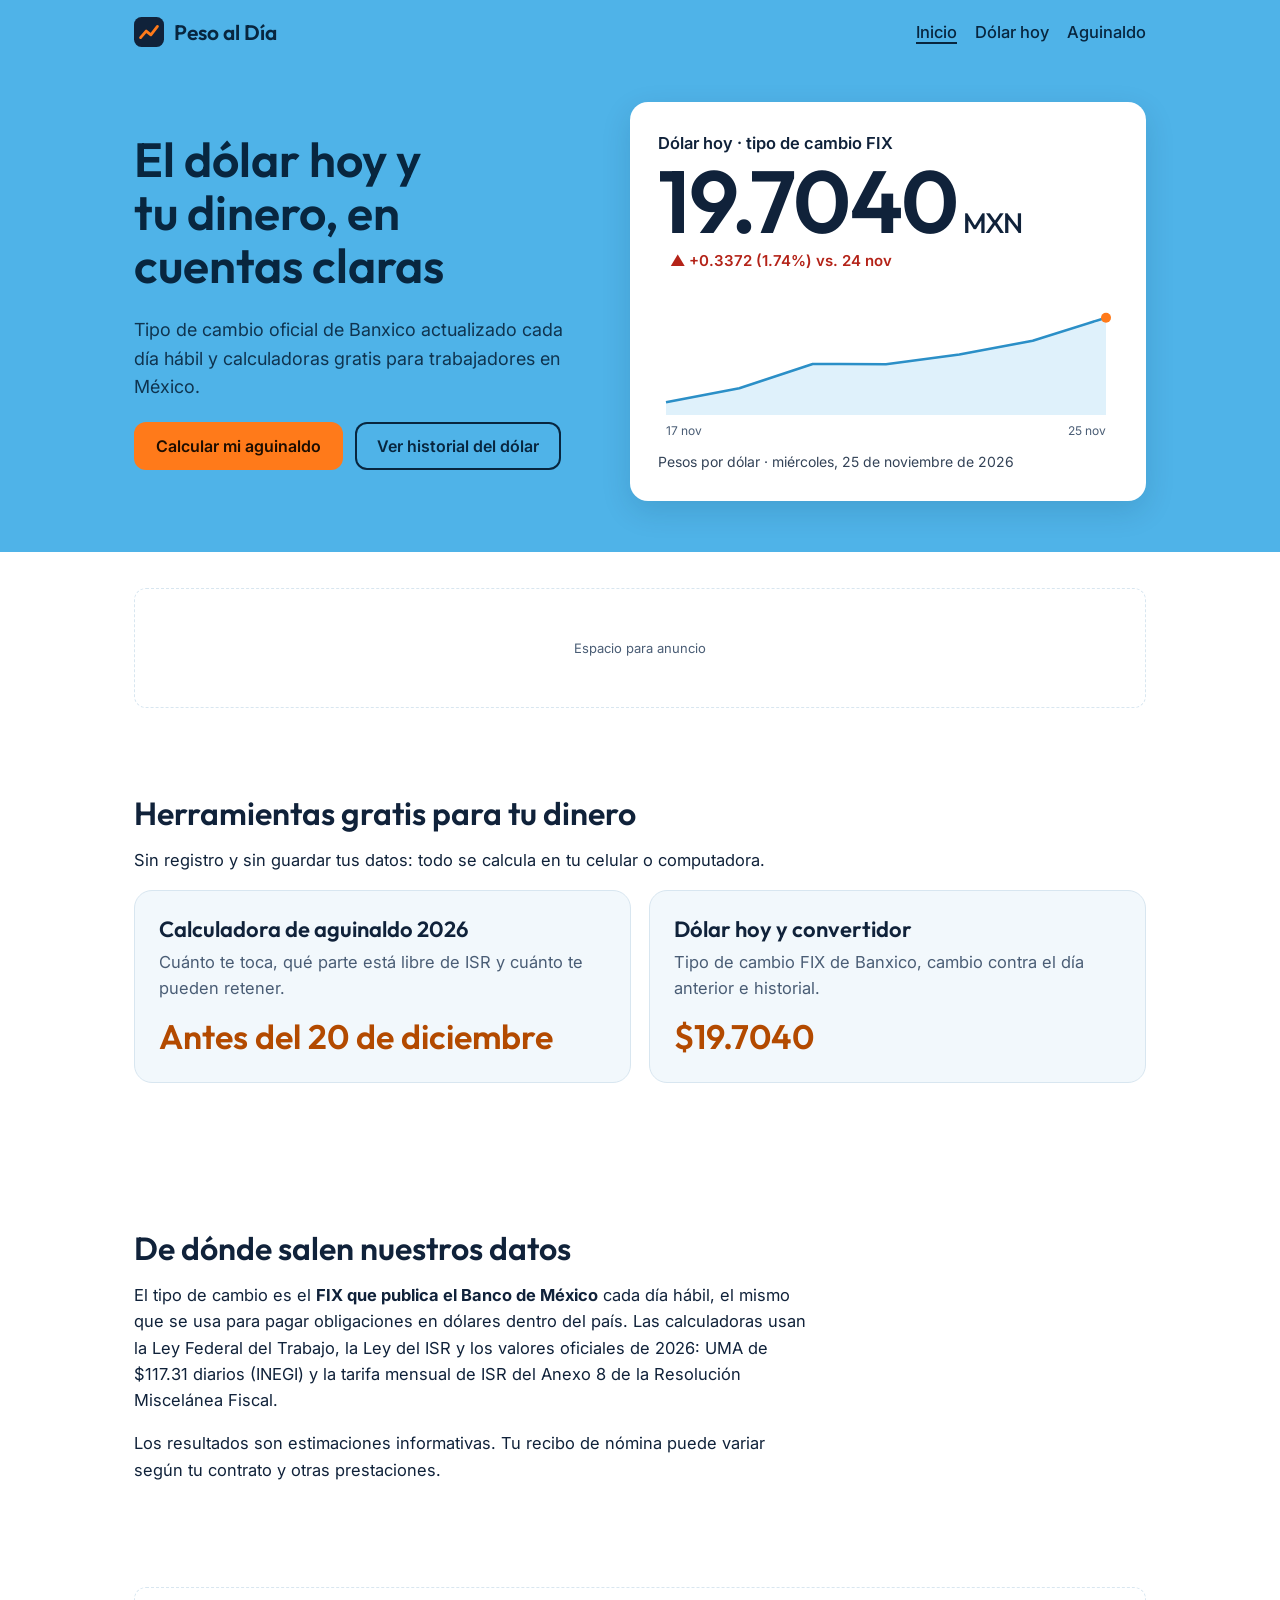
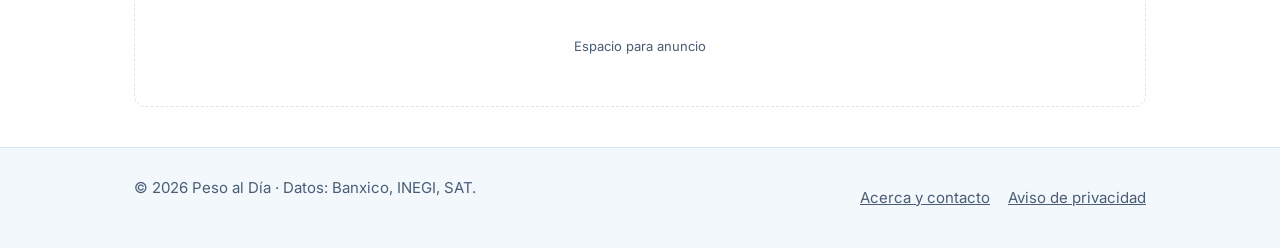
==== index.html @ fc614df6 "Primera versión de Peso al Día: dólar hoy y calculadora de aguinaldo Co-Authored-By: Claude Opus 5.5" ====
<!DOCTYPE html>
<html lang="es-MX">
<head>
<meta charset="utf-8">
<meta name="viewport" content="width=device-width, initial-scale=1">
<title>Peso al Día: dólar hoy y calculadoras</title>
<meta name="description" content="Precio del dólar hoy en México con el tipo de cambio FIX de Banxico y calculadoras gratis de aguinaldo e ISR, actualizadas a 2026.">
<meta name="theme-color" content="#4fb3e8">
<meta property="og:title" content="Peso al Día: dólar hoy y calculadoras">
<meta property="og:description" content="Tipo de cambio oficial del día y calculadoras de aguinaldo e ISR para México.">
<meta property="og:type" content="website">
<meta property="og:locale" content="es_MX">
<link rel="icon" href="data:image/svg+xml,%3Csvg xmlns='http://www.w3.org/2000/svg' viewBox='0 0 32 32'%3E%3Crect width='32' height='32' rx='8' fill='%2310223a'/%3E%3Cpath d='M7 22l6-7 5 4 7-9' stroke='%23ff7a1a' stroke-width='3' fill='none' stroke-linecap='round' stroke-linejoin='round'/%3E%3C/svg%3E">
<link rel="preconnect" href="https://fonts.googleapis.com"><link rel="preconnect" href="https://fonts.gstatic.com" crossorigin>
<link href="https://fonts.googleapis.com/css2?family=Inter:wght@400;500;600;700&family=Outfit:wght@500;600&display=swap" rel="stylesheet">
<link rel="stylesheet" href="assets/style.css">
<!-- AdSense: cuando Google apruebe tu sitio, pega aquí su código. Ejemplo:
<script async src="https://pagead2.googlesyndication.com/pagead/js/adsbygoogle.js?client=ca-pub-XXXXXXXXXXXXXXXX" crossorigin="anonymous"></script> -->
</head>
<body>
<a class="skip" href="#contenido">Saltar al contenido</a>
<header class="top">
  <div class="wrap">
    <nav class="nav" aria-label="Principal">
      <a class="logo" href="./"><svg viewBox="0 0 32 32" aria-hidden="true"><rect width="32" height="32" rx="8" fill="#10223a"/><path d="M7 22l6-7 5 4 7-9" stroke="#ff7a1a" stroke-width="3" fill="none" stroke-linecap="round" stroke-linejoin="round"/></svg>Peso al Día</a>
      <ul>
        <li><a href="./">Inicio</a></li>
        <li><a href="dolar-hoy.html">Dólar hoy</a></li>
        <li><a href="calculadora-aguinaldo.html">Aguinaldo</a></li>
      </ul>
    </nav>
    <section class="hero hero-grid">
      <div>
        <h1 class="in">El dólar hoy y tu dinero, en cuentas claras</h1>
        <p class="lead in">Tipo de cambio oficial de Banxico actualizado cada día hábil y calculadoras gratis para trabajadores en México.</p>
        <div class="row in">
          <a class="btn main" href="calculadora-aguinaldo.html">Calcular mi aguinaldo</a>
          <a class="btn alt" href="dolar-hoy.html">Ver historial del dólar</a>
        </div>
      </div>
      <div class="card in" aria-live="polite">
        <div style="font-weight:600">Dólar hoy · tipo de cambio FIX</div>
        <div class="big" id="fx">—<small>MXN</small></div>
        <span class="chip" id="chg">Cargando…</span>
        <div class="fig" style="min-height:150px;margin-top:14px"><svg id="mini" role="img" aria-label="Gráfica del tipo de cambio de los últimos días"></svg></div>
        <div class="meta" id="fxdate"></div>
      </div>
    </section>
  </div>
</header>

<main id="contenido">
  <div class="wrap">
    <div class="ad"><!-- Bloque de anuncio AdSense --></div>

    <section class="band">
      <h2>Herramientas gratis para tu dinero</h2>
      <p>Sin registro y sin guardar tus datos: todo se calcula en tu celular o computadora.</p>
      <div class="tools">
        <a class="tool" href="calculadora-aguinaldo.html">
          <b>Calculadora de aguinaldo 2026</b>
          <span>Cuánto te toca, qué parte está libre de ISR y cuánto te pueden retener.</span>
          <em>Antes del 20 de diciembre</em>
        </a>
        <a class="tool" href="dolar-hoy.html">
          <b>Dólar hoy y convertidor</b>
          <span>Tipo de cambio FIX de Banxico, cambio contra el día anterior e historial.</span>
          <em id="fx2">—</em>
        </a>
      </div>
    </section>

    <section class="band prose">
      <h2>De dónde salen nuestros datos</h2>
      <p>El tipo de cambio es el <strong>FIX que publica el Banco de México</strong> cada día hábil, el mismo que se usa para pagar obligaciones en dólares dentro del país. Las calculadoras usan la Ley Federal del Trabajo, la Ley del ISR y los valores oficiales de 2026: UMA de $117.31 diarios (INEGI) y la tarifa mensual de ISR del Anexo 8 de la Resolución Miscelánea Fiscal.</p>
      <p>Los resultados son estimaciones informativas. Tu recibo de nómina puede variar según tu contrato y otras prestaciones.</p>
    </section>

    <div class="ad"><!-- Bloque de anuncio AdSense --></div>
  </div>
</main>

<footer>
  <div class="wrap">
    <div>© <span id="anio">2026</span> Peso al Día · Datos: Banxico, INEGI, SAT.</div>
    <ul>
      <li><a href="acerca.html">Acerca y contacto</a></li>
      <li><a href="privacidad.html">Aviso de privacidad</a></li>
    </ul>
  </div>
</footer>
<script src="assets/site.js"></script>
<script>
{
  cargarTipoCambio().then(({datos}) => {
    const c = cambio(datos);
    document.getElementById('fx').firstChild.textContent = NUM4.format(c.hoy.valor);
    document.getElementById('fx2').textContent = '$' + NUM4.format(c.hoy.valor);
    chipCambio(document.getElementById('chg'), c);
    document.getElementById('fxdate').textContent = 'Pesos por dólar · ' + FECHA.format(aFecha(c.hoy.fecha));
    graficaLinea(document.getElementById('mini'), datos.slice(-30));
  }).catch(() => {
    document.getElementById('chg').textContent = 'No se pudo cargar el dato. Intenta más tarde.';
  });
}
</script>
</body>
</html>
---- assets/style.css ----
/*
VOICE: clara y directa, como la sección de finanzas de un buen periódico.
IDEA: un tablero de cambio de casa de cambio / recibo de nómina: cifras grandes y confiables.
PICTURE: la cifra del día y su gráfica; en la calculadora, el resultado grande junto a los datos.
COLOUR and TYPE: banda azul cielo, tinta marino, naranja solo para el dato que importa. Outfit + Inter.
LAYOUT: banda de color arriba con el dato, contenido en columna, anuncios en huecos naturales.
*/
:root{color-scheme:light dark;
  --bg:light-dark(#ffffff,#0b1726);--ink:light-dark(#10223a,#e8f1fa);--soft:light-dark(#4a5d75,#a9bdd2);
  --sky:light-dark(#4fb3e8,#1d4f73);--skyink:light-dark(#08263f,#eaf6ff);--panel:light-dark(#f2f8fc,#12233a);
  --line:light-dark(#d8e6f0,#24405f);--accent:#ff7a1a;--accentink:light-dark(#b34a00,#ffa25e);
  --up:light-dark(#b42318,#ff8a80);--down:light-dark(#067647,#6ee7a8);
  --ease-out:cubic-bezier(.23,1,.32,1)}
:root[data-theme=light]{color-scheme:light}:root[data-theme=dark]{color-scheme:dark}
*{box-sizing:border-box;min-width:0}
html{scroll-padding-top:72px}
body{margin:0;background:var(--bg);color:var(--ink);font:16.5px/1.6 Inter,system-ui,sans-serif;overflow-x:clip}
h1,h2,h3{font-family:Outfit,Inter,sans-serif;font-weight:600;line-height:1.1;text-wrap:balance;margin:0 0 .5em}
h1{font-size:clamp(32px,5vw,48px)}h2{font-size:clamp(24px,3vw,32px)}h3{font-size:20px}
p{margin:0 0 1em;max-width:68ch}
a{color:inherit}
.skip{position:absolute;left:-999px;top:8px;background:var(--ink);color:var(--bg);padding:10px 14px;border-radius:8px;z-index:9}
.skip:focus{left:8px}
:focus-visible{outline:3px solid var(--accent);outline-offset:2px}
.wrap{max-width:1140px;margin:0 auto;padding:0 max(5vw,16px)}
.band{padding:clamp(28px,4vw,56px) 0}

/* encabezado */
.top{background:var(--sky);color:var(--skyink)}
.nav{display:flex;align-items:center;justify-content:space-between;gap:12px;flex-wrap:wrap;min-height:64px}
.logo{display:flex;align-items:center;gap:10px;font:600 21px Outfit,sans-serif;text-decoration:none}
.logo svg{width:30px;height:30px;flex:none}
.nav ul{display:flex;gap:4px 18px;list-style:none;margin:0;padding:0;flex-wrap:wrap}
.nav ul a{display:inline-flex;align-items:center;min-height:44px;text-decoration:none;font-weight:500;background:linear-gradient(currentColor,currentColor) 0 calc(100% - 10px)/0 2px no-repeat;transition:background-size .25s var(--ease-out)}
.nav ul a[aria-current]{background-size:100% 2px}
@media(hover:hover) and (pointer:fine){.nav ul a:hover{background-size:100% 2px}}

/* héroe con dato */
.hero{padding:clamp(20px,3vw,40px) 0 clamp(32px,4vw,56px)}
.hero p.lead{font-size:18px;opacity:.9}
.hero-grid{display:grid;grid-template-columns:minmax(0,1fr) minmax(0,1.15fr);gap:clamp(20px,4vw,48px);align-items:center}
.big{font:600 clamp(48px,9vw,88px)/1 Outfit,sans-serif;letter-spacing:-.02em;white-space:nowrap}
.big small{font-size:.32em;font-weight:500;margin-left:.2em}
.chip{display:inline-flex;gap:6px;align-items:center;padding:4px 12px;border-radius:99px;background:light-dark(#ffffffcc,#0b172699);font-weight:600;font-size:15px;white-space:nowrap}
.chip.up{color:var(--up)}.chip.down{color:var(--down)}
.meta{font-size:14px;opacity:.85;margin-top:10px}
.card{background:var(--bg);color:var(--ink);border-radius:18px;padding:clamp(16px,2.5vw,28px);box-shadow:0 10px 30px #08263f22}
.fig{position:relative;min-height:240px}.fig>svg{position:absolute;inset:0;width:100%;height:100%}
.fig text{font:12px Inter,sans-serif;fill:var(--soft)}

/* botones */
.btn{display:inline-flex;align-items:center;justify-content:center;gap:8px;min-height:48px;padding:0 22px;border-radius:12px;border:0;font:600 16px Inter,sans-serif;text-decoration:none;cursor:pointer;transition:transform .16s var(--ease-out),background .2s}
.btn.main{background:var(--accent);color:#1d0d00}
.btn.alt{background:transparent;color:inherit;box-shadow:inset 0 0 0 2px currentColor}
.btn:active{transform:scale(.97)}
.row{display:flex;gap:12px;flex-wrap:wrap;margin-top:20px}

/* tarjetas de herramientas */
.tools{display:grid;grid-template-columns:repeat(auto-fit,minmax(min(100%,300px),1fr));gap:18px}
.tool{display:block;text-decoration:none;background:var(--panel);border:1px solid var(--line);border-radius:18px;padding:24px;transition:transform .2s var(--ease-out)}
.tool:active{transform:scale(.98)}
.tool b{display:block;font:600 22px Outfit,sans-serif;margin-bottom:6px}
.tool span{color:var(--soft)}
.tool em{display:block;font-style:normal;font:600 34px Outfit,sans-serif;color:var(--accentink);margin-top:14px}
@media(hover:hover) and (pointer:fine){.tool:hover{transform:translateY(-2px)}}

/* formularios */
.calc{display:grid;grid-template-columns:minmax(0,1fr) minmax(0,1fr);gap:clamp(16px,3vw,36px);align-items:start}
.field{margin-bottom:18px}
.field label,.field legend{display:block;font-weight:600;margin-bottom:6px}
.field .hint{display:block;font-size:14px;color:var(--soft);margin-top:4px}
input[type=number],input[type=date],select{width:100%;min-height:48px;font:16px Inter,sans-serif;padding:10px 14px;border-radius:12px;border:1.5px solid var(--line);background:var(--bg);color:var(--ink)}
input:focus,select:focus{border-color:var(--sky);outline:3px solid #4fb3e855}
fieldset{border:0;padding:0;margin:0}
.seg{display:flex;background:var(--panel);border:1px solid var(--line);border-radius:12px;padding:4px;gap:4px}
.seg label{flex:1;display:flex;align-items:center;justify-content:center;min-height:42px;border-radius:9px;cursor:pointer;font-weight:500;margin:0;text-align:center;padding:0 8px;font-size:15px}
.seg input{position:absolute;opacity:0;pointer-events:none}
.seg input:checked+span{font-weight:700}
.seg label:has(input:checked){background:var(--bg);box-shadow:0 1px 4px #08263f22}
.seg label:has(input:focus-visible){outline:3px solid var(--accent)}
.result{position:sticky;top:16px;background:var(--sky);color:var(--skyink);border-radius:18px;padding:clamp(18px,3vw,30px)}
.result .big{font-size:clamp(44px,7vw,68px)}
.lines{margin:18px 0 0;padding:0;list-style:none}
.lines li{display:flex;justify-content:space-between;gap:12px;padding:10px 0;border-top:1px solid light-dark(#08263f26,#eaf6ff26)}
.lines li b{white-space:nowrap;font-variant-numeric:tabular-nums}
.lines li.total{font-weight:700;font-size:18px}
.note{font-size:14px;opacity:.85;margin:14px 0 0}

/* tablas y texto */
table{width:100%;border-collapse:collapse;font-variant-numeric:tabular-nums}
th,td{padding:10px 8px;border-bottom:1px solid var(--line);text-align:left}
td.n,th.n{text-align:right;white-space:nowrap}
.prose{max-width:760px}
.prose h2{margin-top:1.4em}
details{border-top:1px solid var(--line);padding:6px 0}
summary{cursor:pointer;font-weight:600;min-height:44px;display:flex;align-items:center}
.box{background:var(--panel);border:1px solid var(--line);border-radius:18px;padding:clamp(16px,2.5vw,26px)}
.conv{display:grid;grid-template-columns:minmax(0,1fr) auto minmax(0,1fr);gap:12px;align-items:end}
.conv .eq{font:600 24px Outfit,sans-serif;padding-bottom:10px}

/* espacio de anuncio (AdSense) */
.ad{margin:clamp(20px,3vw,36px) auto;min-height:120px;display:flex;align-items:center;justify-content:center;border:1px dashed var(--line);border-radius:12px;color:var(--soft);font-size:13px}
.ad:empty::before{content:"Espacio para anuncio"}

footer{background:var(--panel);border-top:1px solid var(--line);margin-top:40px;font-size:15px;color:var(--soft)}
footer .wrap{display:flex;justify-content:space-between;gap:20px;flex-wrap:wrap;padding-top:28px;padding-bottom:28px}
footer ul{list-style:none;margin:0;padding:0;display:flex;gap:4px 18px;flex-wrap:wrap}
footer a{display:inline-flex;min-height:44px;align-items:center}

.in{animation:in .5s var(--ease-out) both}.in:nth-child(2){animation-delay:60ms}.in:nth-child(3){animation-delay:120ms}
@keyframes in{from{opacity:0;transform:translateY(12px)}}
@media(prefers-reduced-motion:reduce){*{animation:none!important;transition:none!important}}

@media(max-width:760px){.hero-grid,.calc{grid-template-columns:1fr}.result{position:static}}
@media(max-width:600px){.conv{grid-template-columns:1fr}.conv .eq{display:none}table{font-size:14px}}
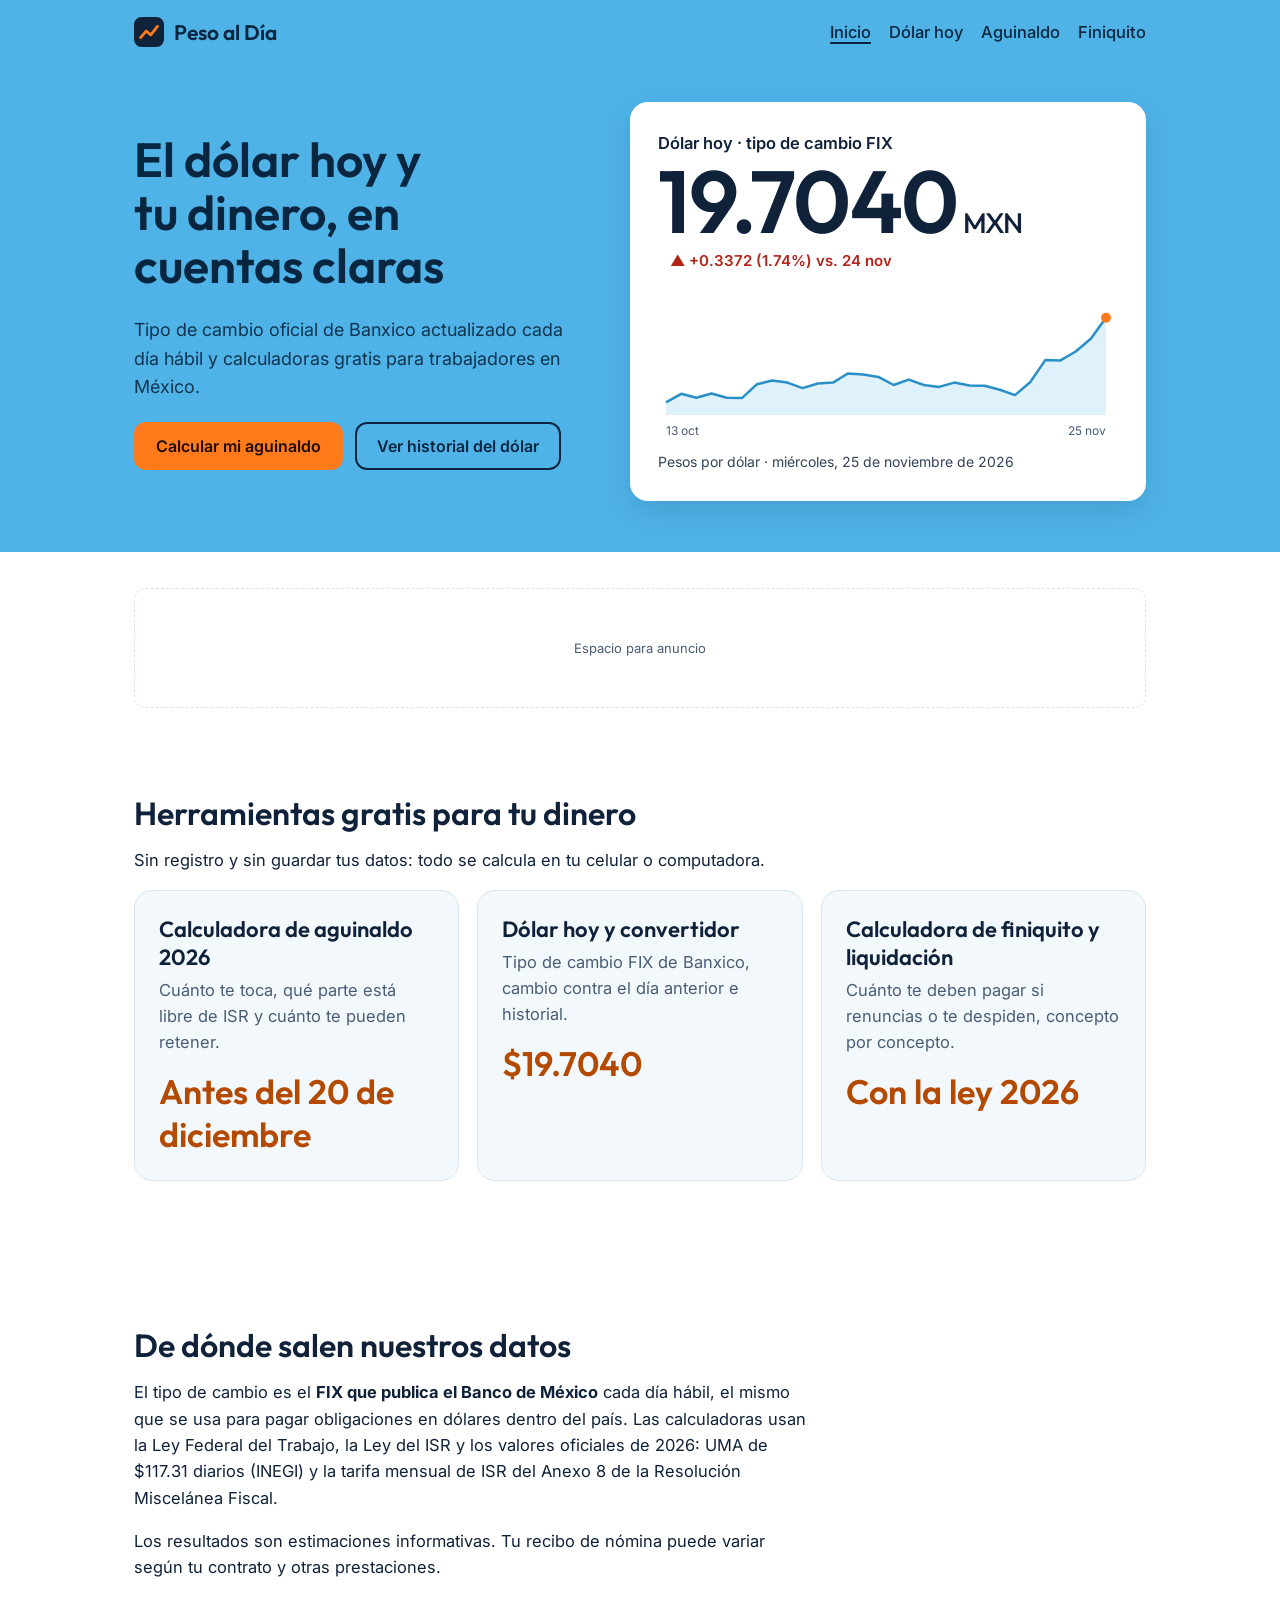
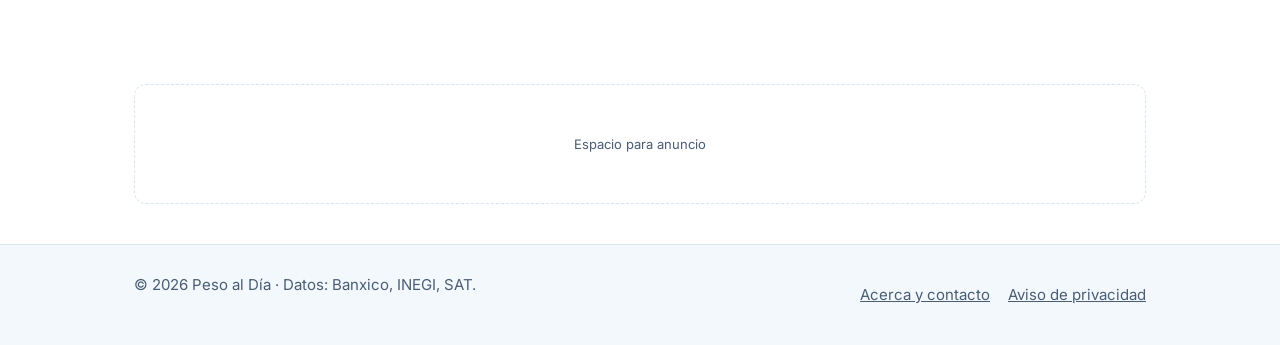
==== commit f9d525fa: "Agregar calculadora de finiquito y liquidación 2026 Co-Authored-By: Claude Opus 5.5 <noreply@anthrop" ====
--- a/index.html
+++ b/index.html
@@ -27,6 +27,7 @@
         <li><a href="./">Inicio</a></li>
         <li><a href="dolar-hoy.html">Dólar hoy</a></li>
         <li><a href="calculadora-aguinaldo.html">Aguinaldo</a></li>
+        <li><a href="calculadora-finiquito.html">Finiquito</a></li>
       </ul>
     </nav>
     <section class="hero hero-grid">
@@ -67,6 +68,11 @@
           <span>Tipo de cambio FIX de Banxico, cambio contra el día anterior e historial.</span>
           <em id="fx2">—</em>
         </a>
+        <a class="tool" href="calculadora-finiquito.html">
+          <b>Calculadora de finiquito y liquidación</b>
+          <span>Cuánto te deben pagar si renuncias o te despiden, concepto por concepto.</span>
+          <em>Con la ley 2026</em>
+        </a>
       </div>
     </section>
 
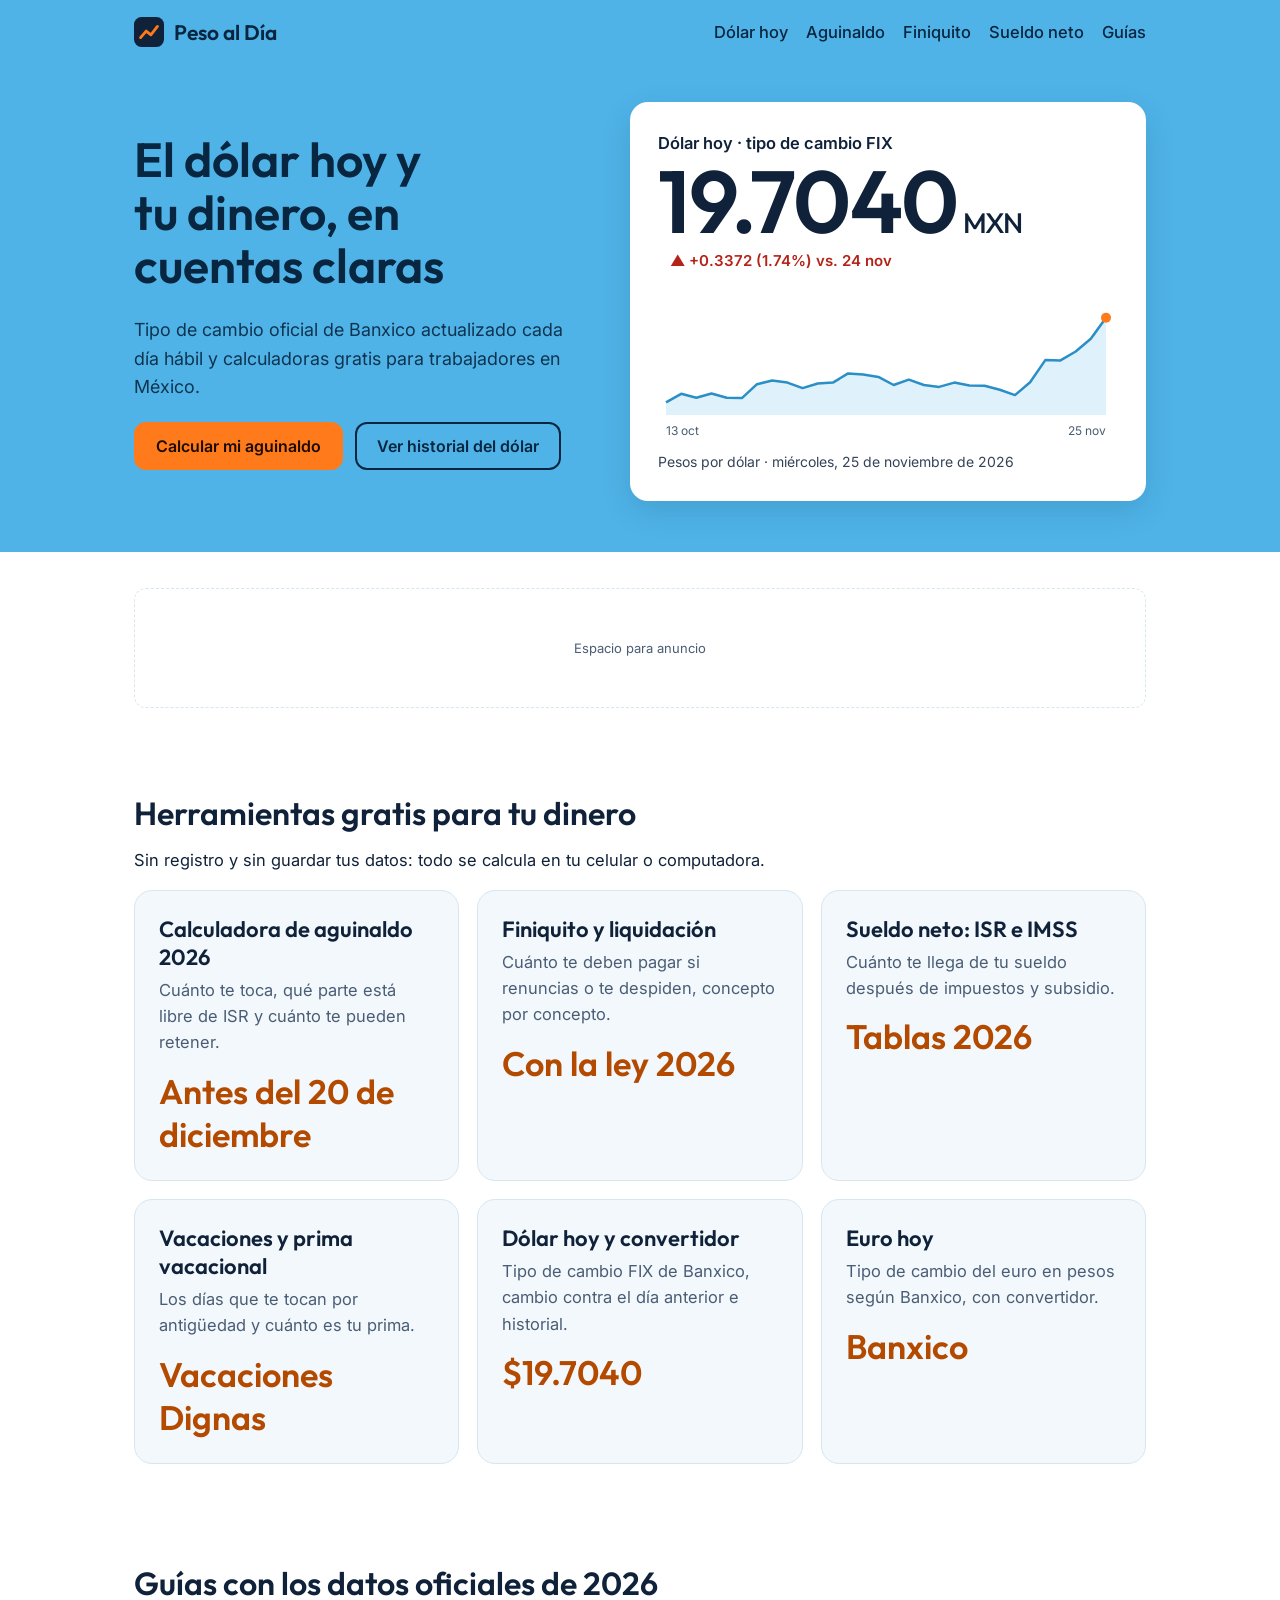
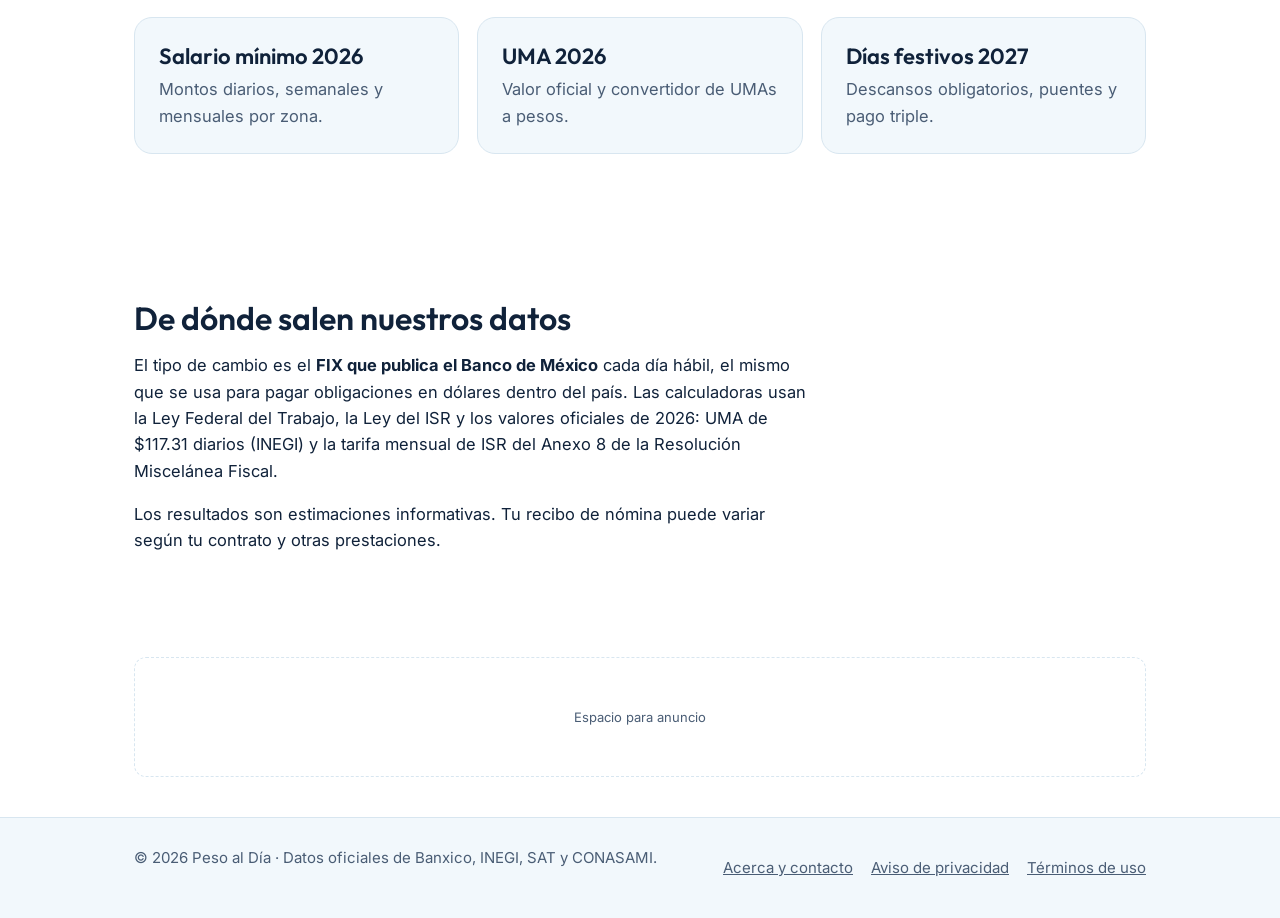
==== commit 3df96990: "Preparar sitio para AdSense: 6 páginas nuevas, términos, 404 y euro - Calculadoras de sueldo neto y " ====
--- a/index.html
+++ b/index.html
@@ -24,10 +24,11 @@
     <nav class="nav" aria-label="Principal">
       <a class="logo" href="./"><svg viewBox="0 0 32 32" aria-hidden="true"><rect width="32" height="32" rx="8" fill="#10223a"/><path d="M7 22l6-7 5 4 7-9" stroke="#ff7a1a" stroke-width="3" fill="none" stroke-linecap="round" stroke-linejoin="round"/></svg>Peso al Día</a>
       <ul>
-        <li><a href="./">Inicio</a></li>
         <li><a href="dolar-hoy.html">Dólar hoy</a></li>
         <li><a href="calculadora-aguinaldo.html">Aguinaldo</a></li>
         <li><a href="calculadora-finiquito.html">Finiquito</a></li>
+        <li><a href="calculadora-sueldo-neto.html">Sueldo neto</a></li>
+        <li><a href="./#guias">Guías</a></li>
       </ul>
     </nav>
     <section class="hero hero-grid">
@@ -54,7 +55,7 @@
   <div class="wrap">
     <div class="ad"><!-- Bloque de anuncio AdSense --></div>
 
-    <section class="band">
+    <section class="band" id="herramientas">
       <h2>Herramientas gratis para tu dinero</h2>
       <p>Sin registro y sin guardar tus datos: todo se calcula en tu celular o computadora.</p>
       <div class="tools">
@@ -63,15 +64,48 @@
           <span>Cuánto te toca, qué parte está libre de ISR y cuánto te pueden retener.</span>
           <em>Antes del 20 de diciembre</em>
         </a>
+        <a class="tool" href="calculadora-finiquito.html">
+          <b>Finiquito y liquidación</b>
+          <span>Cuánto te deben pagar si renuncias o te despiden, concepto por concepto.</span>
+          <em>Con la ley 2026</em>
+        </a>
+        <a class="tool" href="calculadora-sueldo-neto.html">
+          <b>Sueldo neto: ISR e IMSS</b>
+          <span>Cuánto te llega de tu sueldo después de impuestos y subsidio.</span>
+          <em>Tablas 2026</em>
+        </a>
+        <a class="tool" href="calculadora-vacaciones.html">
+          <b>Vacaciones y prima vacacional</b>
+          <span>Los días que te tocan por antigüedad y cuánto es tu prima.</span>
+          <em>Vacaciones Dignas</em>
+        </a>
         <a class="tool" href="dolar-hoy.html">
           <b>Dólar hoy y convertidor</b>
           <span>Tipo de cambio FIX de Banxico, cambio contra el día anterior e historial.</span>
           <em id="fx2">—</em>
         </a>
-        <a class="tool" href="calculadora-finiquito.html">
-          <b>Calculadora de finiquito y liquidación</b>
-          <span>Cuánto te deben pagar si renuncias o te despiden, concepto por concepto.</span>
-          <em>Con la ley 2026</em>
+        <a class="tool" href="euro-hoy.html">
+          <b>Euro hoy</b>
+          <span>Tipo de cambio del euro en pesos según Banxico, con convertidor.</span>
+          <em>Banxico</em>
+        </a>
+      </div>
+    </section>
+
+    <section class="band" id="guias">
+      <h2>Guías con los datos oficiales de 2026</h2>
+      <div class="tools">
+        <a class="tool" href="salario-minimo-2026.html">
+          <b>Salario mínimo 2026</b>
+          <span>Montos diarios, semanales y mensuales por zona.</span>
+        </a>
+        <a class="tool" href="uma-2026.html">
+          <b>UMA 2026</b>
+          <span>Valor oficial y convertidor de UMAs a pesos.</span>
+        </a>
+        <a class="tool" href="dias-festivos-2027.html">
+          <b>Días festivos 2027</b>
+          <span>Descansos obligatorios, puentes y pago triple.</span>
         </a>
       </div>
     </section>
@@ -88,10 +122,11 @@
 
 <footer>
   <div class="wrap">
-    <div>© <span id="anio">2026</span> Peso al Día · Datos: Banxico, INEGI, SAT.</div>
+    <div>© <span id="anio">2026</span> Peso al Día · Datos oficiales de Banxico, INEGI, SAT y CONASAMI.</div>
     <ul>
       <li><a href="acerca.html">Acerca y contacto</a></li>
       <li><a href="privacidad.html">Aviso de privacidad</a></li>
+      <li><a href="terminos.html">Términos de uso</a></li>
     </ul>
   </div>
 </footer>
--- a/assets/style.css
+++ b/assets/style.css
@@ -41,7 +41,7 @@
 .hero-grid{display:grid;grid-template-columns:minmax(0,1fr) minmax(0,1.15fr);gap:clamp(20px,4vw,48px);align-items:center}
 .big{font:600 clamp(48px,9vw,88px)/1 Outfit,sans-serif;letter-spacing:-.02em;white-space:nowrap}
 .big small{font-size:.32em;font-weight:500;margin-left:.2em}
-.chip{display:inline-flex;gap:6px;align-items:center;padding:4px 12px;border-radius:99px;background:light-dark(#ffffffcc,#0b172699);font-weight:600;font-size:15px;white-space:nowrap}
+.chip{display:inline-flex;gap:6px;align-items:center;padding:4px 12px;border-radius:99px;background:light-dark(#ffffffcc,#0b172699);font-weight:600;font-size:15px;white-space:normal;max-width:100%}
 .chip.up{color:var(--up)}.chip.down{color:var(--down)}
 .meta{font-size:14px;opacity:.85;margin-top:10px}
 .card{background:var(--bg);color:var(--ink);border-radius:18px;padding:clamp(16px,2.5vw,28px);box-shadow:0 10px 30px #08263f22}
